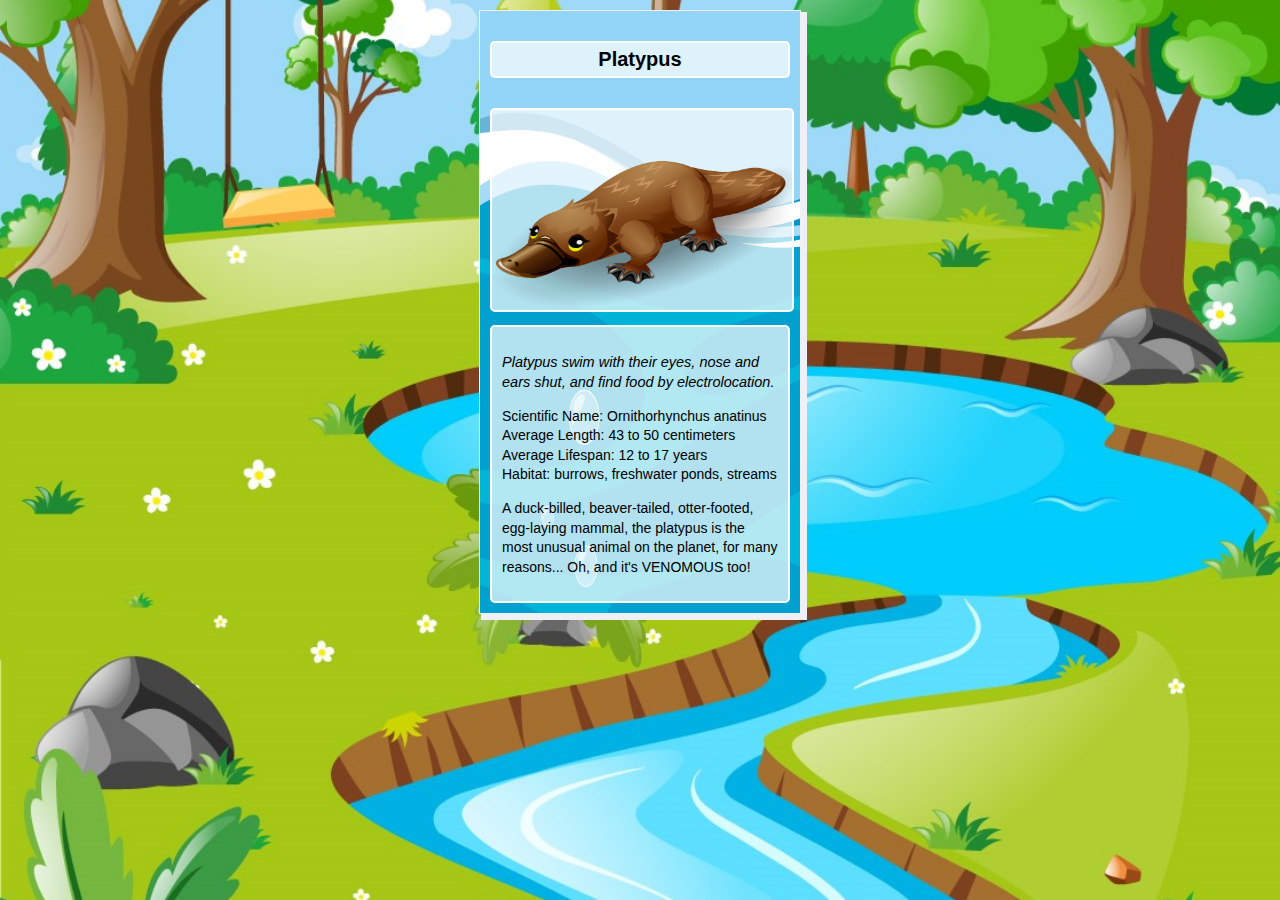
==== card.html @ 318d2dc2 "transfer code from another editor" ====
<!DOCTYPE html>
<html>
	<head>
		<meta charset="utf-8">
		<title>Animal Trading Cards</title>
		<link rel="stylesheet" type="text/css" href="styles.css">
	</head>
	<body>
		<div class="card">
			<!-- your favorite animal's name goes here -->
			<h3>Platypus</h3>

			<!-- your favorite animal's image goes here -->
			<img src="cute-platypus.png">

			<!-- your favorite animal's interesting fact goes here -->
			
			<section id="main-content">
				<p id="interesting-fact">Platypus swim with their eyes, nose and ears shut, and find food by electrolocation. </p>

			<!-- your favorite animal's list items go here -->
				<ul>
					<li><span class="item-labels">Scientific Name</span>: Ornithorhynchus anatinus</li>
					<li><span class="item-labels">Average Length</span>: 43 to 50 centimeters</li>
					<li><span class="item-labels">Average Lifespan</span>: 12 to 17 years</li>
					<li><span class="item-labels">Habitat</span>: burrows, freshwater ponds, streams</li>
				</ul>

			<!-- your favorite animal's description goes here -->

				<p id="description">A duck-billed, beaver-tailed, otter-footed, egg-laying mammal, the platypus is the most unusual animal on the planet, for many reasons... Oh, and it's VENOMOUS too!
				</p>
			</section> 
		</div>
	</body>
</html>
---- styles.css ----
/* add your CSS here */
/* add your CSS here */
body{
	background: url("bg-img.jpg");
	background-size: cover;
	background-repeat: no-repeat;
	background-position: center;

}
.card{
	width:300px;
	border: 1px solid #efeff5;
	padding:10px;
	-webkit-box-shadow: 4px 4px 0px 2px rgba(239,239,245,1);
	-moz-box-shadow: 4px 4px 0px 2px rgba(239,239,245,1);
	box-shadow: 4px 4px 0px 2px rgba(239,239,245,1);
	margin:10px auto;
	font-family:Arial,Helvetica Neue,Helvetica,sans-serif; 
	font-size: 14px;
	background: url("bg-water.jpg");
	background-size: 500px 900px;
	background-repeat: no-repeat;
}
h3{
	font-size:20px;
	border: 2px solid white;
  	background: #fefefeb3;
  	padding: 5px;
	border-radius: 5px;
	text-align: center;

}
img{
	width: 300px;
	height: 200px;
	margin: 10px auto;
	border-radius: 5px;
	border: 2px solid white;
  	background: #fefefeb3;

}

#main-content{
	padding:10px;
  	line-height:1.4;
  	border: 2px solid white;
  	background: #fefefeb3;
	border-radius: 5px;

}
#interesting-fact{
	font-style:italic;
  font-size: 14.5px;
}
ul{
	list-style: none;
	padding-left: 0;
}
#item-labels{
	font-weight: bold;
}
#description{
	
}
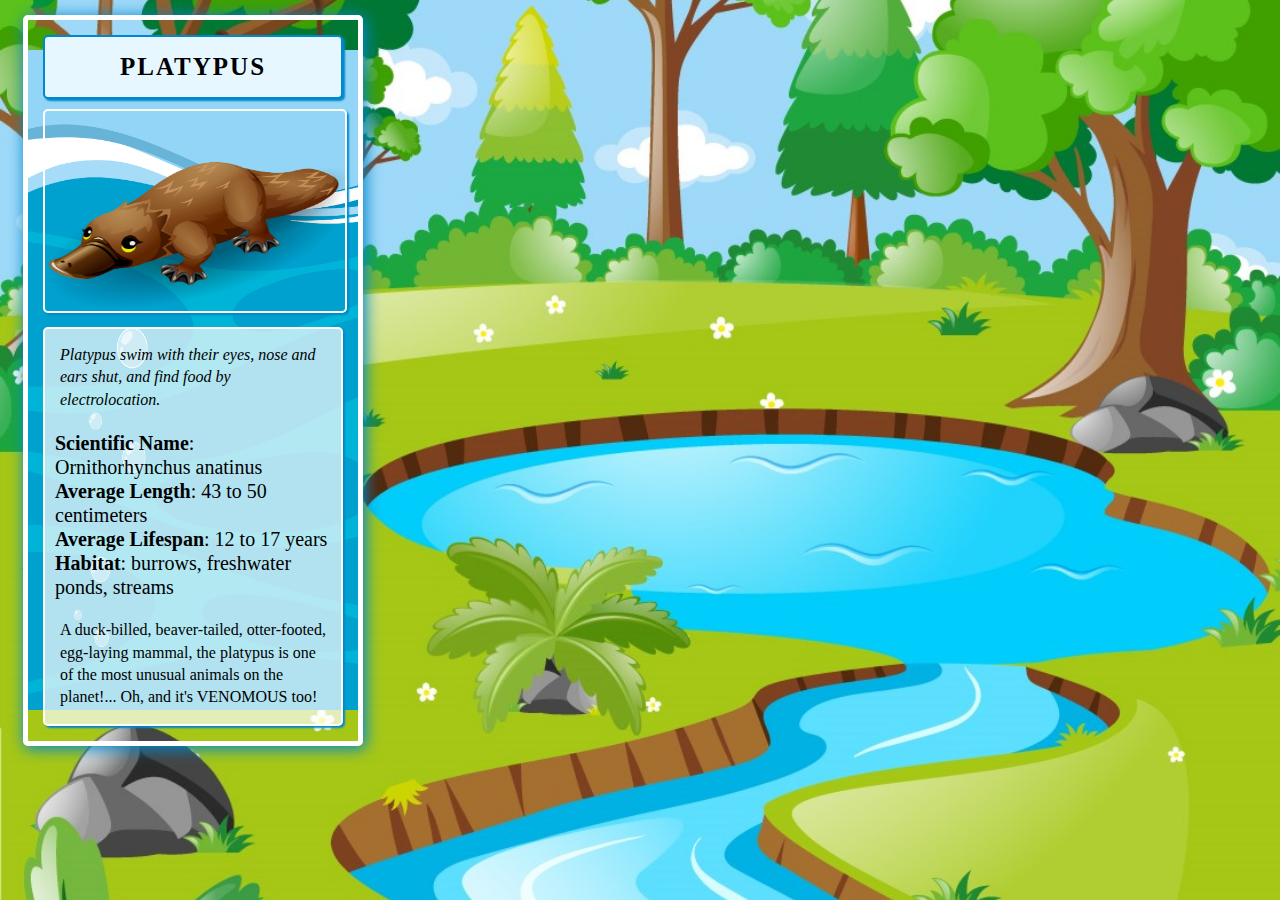
==== commit 9f1646ce: "edit title and description" ====
--- a/card.html
+++ b/card.html
@@ -4,14 +4,17 @@
 		<meta charset="utf-8">
 		<title>Animal Trading Cards</title>
 		<link rel="stylesheet" type="text/css" href="styles.css">
+		<!-- fonts -->
+		<link rel="stylesheet" media="screen" href="https://fontlibrary.org/face/ranchers" type="text/css"/>
+		<link rel="stylesheet" media="screen" href="https://fontlibrary.org/face/manic-monday" type="text/css"/>
 	</head>
 	<body>
 		<div class="card">
 			<!-- your favorite animal's name goes here -->
-			<h3>Platypus</h3>
+			<h3 id="card-title">PLATYPUS</h3>
 
 			<!-- your favorite animal's image goes here -->
-			<img src="cute-platypus.png">
+			<img src="cute-platypus.png" alt="an image of a cute platypus">
 
 			<!-- your favorite animal's interesting fact goes here -->
 			
@@ -28,7 +31,7 @@
 
 			<!-- your favorite animal's description goes here -->
 
-				<p id="description">A duck-billed, beaver-tailed, otter-footed, egg-laying mammal, the platypus is the most unusual animal on the planet, for many reasons... Oh, and it's VENOMOUS too!
+				<p id="description">A duck-billed, beaver-tailed, otter-footed, egg-laying mammal, the platypus is one of the most unusual animals on the planet!... Oh, and it's VENOMOUS too!
 				</p>
 			</section> 
 		</div>
--- a/styles.css
+++ b/styles.css
@@ -9,26 +9,29 @@
 }
 .card{
 	width:300px;
-	border: 1px solid #efeff5;
-	padding:10px;
-	-webkit-box-shadow: 4px 4px 0px 2px rgba(239,239,245,1);
-	-moz-box-shadow: 4px 4px 0px 2px rgba(239,239,245,1);
-	box-shadow: 4px 4px 0px 2px rgba(239,239,245,1);
-	margin:10px auto;
-	font-family:Arial,Helvetica Neue,Helvetica,sans-serif; 
-	font-size: 14px;
+	padding:15px;
+	margin:15px;
+	font-family: 'RanchersRegular'; 
 	background: url("bg-water.jpg");
-	background-size: 500px 900px;
+	background-size: 500px 660px;
 	background-repeat: no-repeat;
+	background-position: left;
+	border: 5px solid white;
+	border-radius: 5px;
+	box-shadow: 2px 2px 15px 1px #0088cc;
 }
-h3{
-	font-size:20px;
-	border: 2px solid white;
-  	background: #fefefeb3;
+
+#card-title{
+	font-size:25px;
+	border: 2px solid #0088cc;
+	background:  #e6f7ff;
+	box-shadow: 2px 2px 2px #0088cc;
   	padding: 5px;
 	border-radius: 5px;
 	text-align: center;
-
+	margin: 0 auto;
+	line-height: 2;
+	letter-spacing: 2px;
 }
 img{
 	width: 300px;
@@ -36,7 +39,7 @@
 	margin: 10px auto;
 	border-radius: 5px;
 	border: 2px solid white;
-  	background: #fefefeb3;
+	box-shadow: 2px 2px 2px #0088cc;
 
 }
 
@@ -46,21 +49,27 @@
   	border: 2px solid white;
   	background: #fefefeb3;
 	border-radius: 5px;
+	box-shadow: 2px 2px 2px #0088cc;
 
 }
 #interesting-fact{
 	font-style:italic;
-  font-size: 14.5px;
+	font-size: 16px;
+	margin: 5px;
 }
 ul{
 	list-style: none;
 	padding-left: 0;
+	/* font-family:Arial,Helvetica Neue,Helvetica,sans-serif;  */
+	font-family: 'ManicMondayRegular'; 
+	font-size: 20px;
+	line-height: 1.2;
 }
-#item-labels{
+.item-labels{
 	font-weight: bold;
 }
 #description{
-	
+	margin: 5px;
 }
 
 
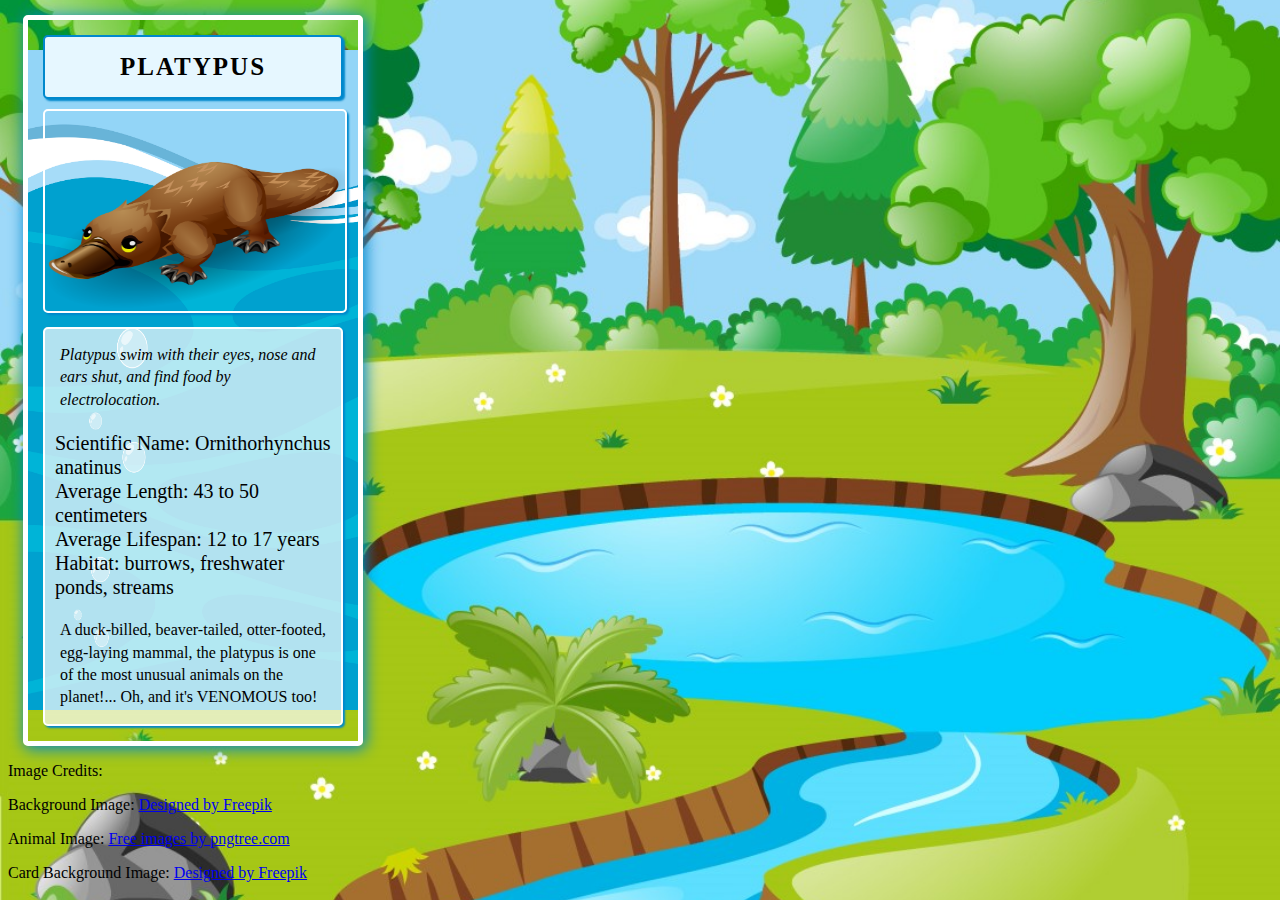
==== commit 69fda82f: "add aside section to credit image sources" ====
--- a/card.html
+++ b/card.html
@@ -7,6 +7,8 @@
 		<!-- fonts -->
 		<link rel="stylesheet" media="screen" href="https://fontlibrary.org/face/ranchers" type="text/css"/>
 		<link rel="stylesheet" media="screen" href="https://fontlibrary.org/face/manic-monday" type="text/css"/>
+		<link rel="stylesheet" media="screen" href="https://fontlibrary.org/face/shwumatik" type="text/css"/>
+
 	</head>
 	<body>
 		<div class="card">
@@ -23,10 +25,10 @@
 
 			<!-- your favorite animal's list items go here -->
 				<ul>
-					<li><span class="item-labels">Scientific Name</span>: Ornithorhynchus anatinus</li>
-					<li><span class="item-labels">Average Length</span>: 43 to 50 centimeters</li>
-					<li><span class="item-labels">Average Lifespan</span>: 12 to 17 years</li>
-					<li><span class="item-labels">Habitat</span>: burrows, freshwater ponds, streams</li>
+					<li><span class="bold">Scientific Name</span>: Ornithorhynchus anatinus</li>
+					<li><span class="bold">Average Length</span>: 43 to 50 centimeters</li>
+					<li><span class="bold">Average Lifespan</span>: 12 to 17 years</li>
+					<li><span class="bold">Habitat</span>: burrows, freshwater ponds, streams</li>
 				</ul>
 
 			<!-- your favorite animal's description goes here -->
@@ -35,5 +37,11 @@
 				</p>
 			</section> 
 		</div>
+		<aside id="credits">
+			<p class="bold">Image Credits:</p>
+			<p><span class="bold">Background Image: </span><a href="https://www.freepik.com/free-vector/nature-background-design_1021836.htm" target="_blank">Designed by Freepik</a></p>
+			<p><span class="bold">Animal Image:</span> <a href="https://pngtree.com" target="_blank">Free images by pngtree.com</a></p>
+			<p><span class="bold">Card Background Image: </span><a href='https://www.freepik.com/free-vector/background-scene-with-blue-waves_1316288.htm' target="_blank">Designed by Freepik</a></p>
+		</aside>
 	</body>
 </html>--- a/styles.css
+++ b/styles.css
@@ -65,11 +65,24 @@
 	font-size: 20px;
 	line-height: 1.2;
 }
-.item-labels{
-	font-weight: bold;
-}
+
 #description{
 	margin: 5px;
 }
-
-
+	font-family: 'ShwumatikRegular'; 
+	font-size: 20px;
+	text-align: center;
+	border-radius: 5px;
+	background: #fefefeb3;
+	line-height: 0;	
+	padding: 5px; 
+	margin: 0 33% 5px 33%; 
+	position: absolute;
+	top: 0;	
+	right: 0;
+}
+	color: navy;
+}
+.bold{
+	font-weight: bold;
+}
